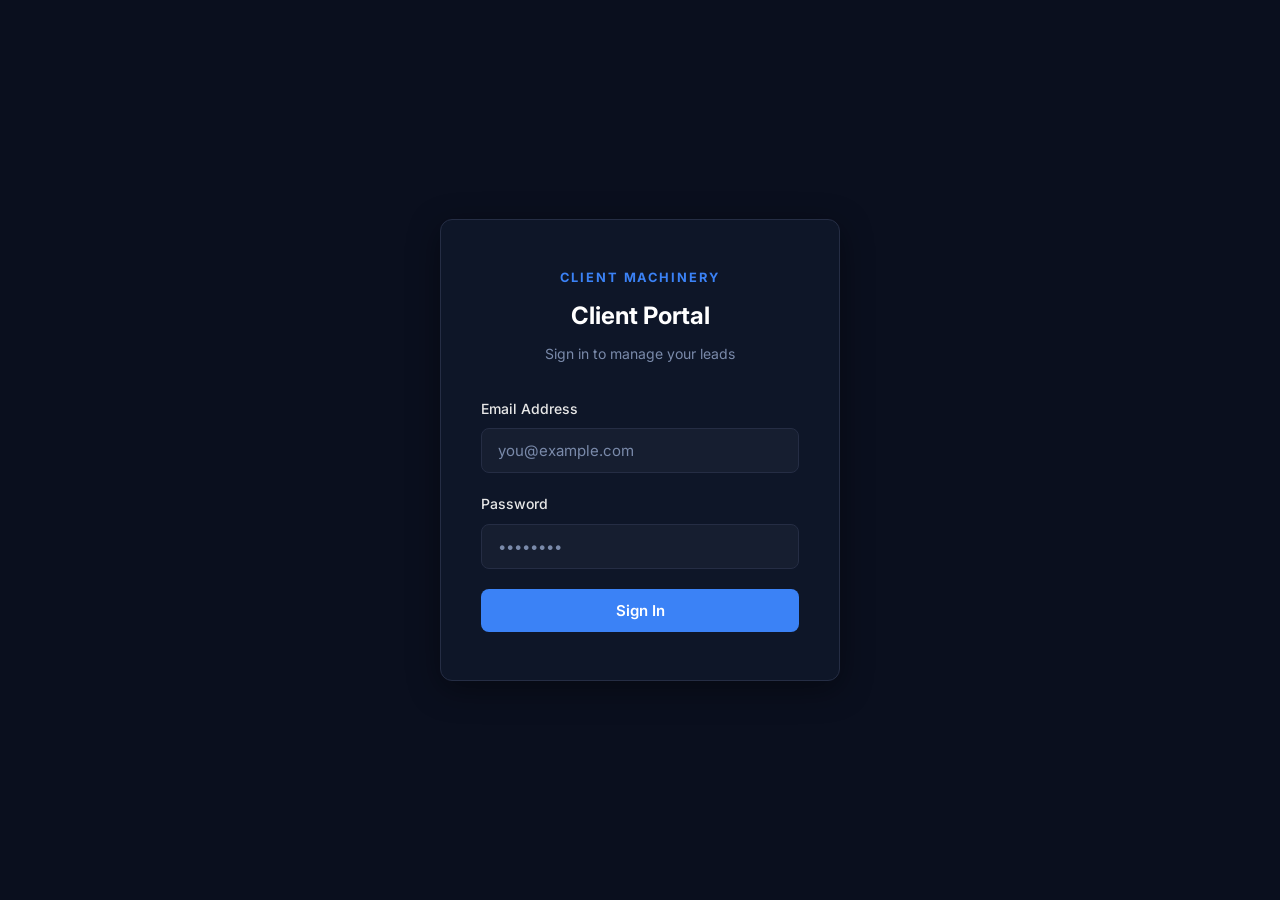
==== portal/index.html @ a02aafc6 "Add client portal with auth, dashboard, and lead upload" ====
<!DOCTYPE html>
<html lang="en">
<head>
    <meta charset="UTF-8">
    <meta name="viewport" content="width=device-width, initial-scale=1.0">
    <title>Client Portal — Client Machinery</title>
    <link rel="preconnect" href="https://fonts.googleapis.com">
    <link rel="preconnect" href="https://fonts.gstatic.com" crossorigin>
    <link href="https://fonts.googleapis.com/css2?family=Inter:wght@400;500;600;700;800&display=swap" rel="stylesheet">
    <link rel="stylesheet" href="/portal/css/portal.css">
</head>
<body>
    <div class="login-page">
        <div class="login-card">
            <div class="login-logo">Client Machinery</div>
            <h1 class="login-title">Client Portal</h1>
            <p class="login-subtitle">Sign in to manage your leads</p>

            <form id="login-form" novalidate>
                <div class="form-group">
                    <label for="email">Email Address</label>
                    <input type="email" id="email" name="email" placeholder="you@example.com" required autocomplete="email">
                </div>
                <div class="form-group">
                    <label for="password">Password</label>
                    <input type="password" id="password" name="password" placeholder="••••••••" required autocomplete="current-password">
                </div>
                <button type="submit" class="btn btn-primary" id="sign-in-btn">Sign In</button>
                <div class="error-msg" id="error-msg"></div>
            </form>
        </div>
    </div>

    <script>
        (function () {
            if (sessionStorage.getItem('cm_token')) {
                window.location.href = '/portal/dashboard';
            }

            const form = document.getElementById('login-form');
            const btn = document.getElementById('sign-in-btn');
            const errorMsg = document.getElementById('error-msg');

            function showError(msg) {
                errorMsg.textContent = msg;
                errorMsg.classList.add('visible');
            }

            function hideError() {
                errorMsg.classList.remove('visible');
            }

            form.addEventListener('submit', async function (e) {
                e.preventDefault();
                hideError();

                const email = document.getElementById('email').value.trim();
                const password = document.getElementById('password').value;

                if (!email || !password) {
                    showError('Please enter your email and password.');
                    return;
                }

                btn.disabled = true;
                btn.textContent = 'Signing in…';

                try {
                    const res = await fetch('/api/portal/login', {
                        method: 'POST',
                        headers: { 'Content-Type': 'application/json' },
                        body: JSON.stringify({ email, password }),
                    });

                    const data = await res.json();

                    if (!res.ok) {
                        showError(data.error || 'Login failed. Please try again.');
                        return;
                    }

                    sessionStorage.setItem('cm_token', data.token);
                    sessionStorage.setItem('cm_client', data.client_name);
                    sessionStorage.setItem('cm_business', data.business_name);
                    window.location.href = '/portal/dashboard';
                } catch (err) {
                    showError('Network error. Please try again.');
                } finally {
                    btn.disabled = false;
                    btn.textContent = 'Sign In';
                }
            });
        }());
    </script>
</body>
</html>
---- portal/css/portal.css ----
*, *::before, *::after {
    margin: 0;
    padding: 0;
    box-sizing: border-box;
}

:root {
    --black:        #0a0f1e;
    --dark:         #0e1628;
    --mid:          #161e30;
    --border:       #252d44;
    --white:        #ffffff;
    --off-white:    #e8e8e8;
    --muted:        #7a8aaa;
    --accent:       #3b82f6;
    --accent-hover: #2563eb;
    --success:      #10b981;
    --error:        #ef4444;
    --warning:      #f59e0b;
    --font: 'Inter', -apple-system, BlinkMacSystemFont, 'Segoe UI', sans-serif;
}

html { scroll-behavior: smooth; }

body {
    font-family: var(--font);
    background: var(--black);
    color: var(--white);
    line-height: 1.6;
    min-height: 100vh;
}

/* ─── Login Page ─── */
.login-page {
    display: flex;
    align-items: center;
    justify-content: center;
    min-height: 100vh;
    padding: 24px;
}

.login-card {
    background: var(--dark);
    border: 1px solid var(--border);
    border-radius: 12px;
    padding: 48px 40px;
    width: 100%;
    max-width: 400px;
    box-shadow: 0 8px 32px rgba(0, 0, 0, 0.4);
}

.login-logo {
    text-align: center;
    margin-bottom: 8px;
    font-size: 0.8rem;
    font-weight: 700;
    letter-spacing: 0.15em;
    text-transform: uppercase;
    color: var(--accent);
}

.login-title {
    text-align: center;
    font-size: 1.5rem;
    font-weight: 700;
    margin-bottom: 8px;
}

.login-subtitle {
    text-align: center;
    font-size: 0.875rem;
    color: var(--muted);
    margin-bottom: 32px;
}

.form-group {
    margin-bottom: 20px;
}

.form-group label {
    display: block;
    font-size: 0.875rem;
    font-weight: 500;
    color: var(--off-white);
    margin-bottom: 8px;
}

.form-group input,
.form-group select,
.form-group textarea {
    width: 100%;
    background: var(--mid);
    border: 1px solid var(--border);
    border-radius: 8px;
    color: var(--white);
    font-size: 0.9375rem;
    font-family: var(--font);
    padding: 12px 16px;
    transition: border-color 0.2s;
    outline: none;
}

.form-group input:focus,
.form-group select:focus,
.form-group textarea:focus {
    border-color: var(--accent);
}

.form-group input::placeholder { color: var(--muted); }

.btn {
    display: inline-flex;
    align-items: center;
    justify-content: center;
    gap: 8px;
    border: none;
    border-radius: 8px;
    cursor: pointer;
    font-family: var(--font);
    font-weight: 600;
    font-size: 0.9375rem;
    padding: 12px 24px;
    transition: background 0.2s, opacity 0.2s;
}

.btn-primary {
    background: var(--accent);
    color: var(--white);
    width: 100%;
}

.btn-primary:hover { background: var(--accent-hover); }

.btn-primary:disabled {
    opacity: 0.6;
    cursor: not-allowed;
}

.btn-secondary {
    background: var(--mid);
    color: var(--off-white);
    border: 1px solid var(--border);
}

.btn-secondary:hover { background: var(--border); }

.btn-danger {
    background: transparent;
    color: var(--muted);
    border: 1px solid var(--border);
    font-size: 0.875rem;
    padding: 8px 16px;
}

.btn-danger:hover {
    border-color: var(--error);
    color: var(--error);
}

.error-msg {
    background: rgba(239, 68, 68, 0.1);
    border: 1px solid rgba(239, 68, 68, 0.3);
    border-radius: 8px;
    color: var(--error);
    font-size: 0.875rem;
    padding: 12px 16px;
    margin-top: 16px;
    display: none;
}

.error-msg.visible { display: block; }

.success-msg {
    background: rgba(16, 185, 129, 0.1);
    border: 1px solid rgba(16, 185, 129, 0.3);
    border-radius: 8px;
    color: var(--success);
    font-size: 0.875rem;
    padding: 12px 16px;
    margin-top: 16px;
    display: none;
}

.success-msg.visible { display: block; }

/* ─── Dashboard Layout ─── */
.dashboard {
    min-height: 100vh;
    display: flex;
    flex-direction: column;
}

.topbar {
    background: var(--dark);
    border-bottom: 1px solid var(--border);
    padding: 16px 32px;
    display: flex;
    align-items: center;
    justify-content: space-between;
    position: sticky;
    top: 0;
    z-index: 10;
}

.topbar-logo {
    font-size: 0.75rem;
    font-weight: 700;
    letter-spacing: 0.15em;
    text-transform: uppercase;
    color: var(--accent);
}

.topbar-right {
    display: flex;
    align-items: center;
    gap: 16px;
}

.topbar-welcome {
    font-size: 0.875rem;
    color: var(--muted);
}

.topbar-welcome span {
    color: var(--white);
    font-weight: 600;
}

.dashboard-body {
    flex: 1;
    padding: 32px;
    max-width: 1200px;
    margin: 0 auto;
    width: 100%;
}

.section-title {
    font-size: 1.125rem;
    font-weight: 700;
    margin-bottom: 20px;
}

/* ─── Stats Cards ─── */
.stats-grid {
    display: grid;
    grid-template-columns: repeat(4, 1fr);
    gap: 20px;
    margin-bottom: 32px;
}

.stat-card {
    background: var(--dark);
    border: 1px solid var(--border);
    border-top: 3px solid var(--accent);
    border-radius: 8px;
    padding: 24px;
    box-shadow: 0 2px 8px rgba(0, 0, 0, 0.08);
}

.stat-value {
    font-size: 2.25rem;
    font-weight: 800;
    line-height: 1;
    margin-bottom: 6px;
}

.stat-label {
    font-size: 0.8125rem;
    color: var(--muted);
    text-transform: uppercase;
    letter-spacing: 0.06em;
    font-weight: 500;
}

/* ─── Tab Switcher ─── */
.tab-switcher {
    display: flex;
    gap: 0;
    margin-bottom: 24px;
    border: 1px solid var(--border);
    border-radius: 8px;
    overflow: hidden;
    width: fit-content;
}

.tab-btn {
    background: var(--mid);
    border: none;
    color: var(--muted);
    cursor: pointer;
    font-family: var(--font);
    font-size: 0.875rem;
    font-weight: 500;
    padding: 10px 24px;
    transition: background 0.15s, color 0.15s;
}

.tab-btn.active {
    background: var(--accent);
    color: var(--white);
    font-weight: 600;
}

.tab-pane { display: none; }
.tab-pane.active { display: block; }

/* ─── Upload Section ─── */
.upload-section {
    background: var(--dark);
    border: 1px solid var(--border);
    border-radius: 8px;
    padding: 28px;
    margin-bottom: 32px;
    box-shadow: 0 2px 8px rgba(0, 0, 0, 0.08);
}

.drop-zone {
    border: 2px dashed var(--border);
    border-radius: 8px;
    padding: 40px 24px;
    text-align: center;
    transition: border-color 0.2s, background 0.2s;
    cursor: pointer;
    margin-bottom: 16px;
}

.drop-zone.drag-over {
    border-color: var(--accent);
    background: rgba(59, 130, 246, 0.05);
}

.drop-icon {
    font-size: 2rem;
    margin-bottom: 12px;
}

.drop-text {
    color: var(--muted);
    font-size: 0.875rem;
    margin-bottom: 4px;
}

.drop-hint {
    font-size: 0.75rem;
    color: var(--muted);
    opacity: 0.6;
}

.file-preview {
    background: var(--mid);
    border: 1px solid var(--border);
    border-radius: 8px;
    padding: 16px;
    margin-bottom: 16px;
    font-size: 0.8125rem;
    display: none;
}

.file-preview.visible { display: block; }

.file-preview table {
    width: 100%;
    border-collapse: collapse;
}

.file-preview th {
    color: var(--muted);
    font-weight: 600;
    text-align: left;
    padding: 6px 12px;
    font-size: 0.75rem;
    text-transform: uppercase;
    letter-spacing: 0.04em;
    border-bottom: 1px solid var(--border);
}

.file-preview td {
    padding: 6px 12px;
    color: var(--off-white);
}

/* ─── Manual Add Form ─── */
.lead-form {
    display: grid;
    grid-template-columns: repeat(2, 1fr);
    gap: 16px;
}

.lead-form .form-group:last-of-type {
    grid-column: 1 / -1;
}

.lead-form .btn {
    grid-column: 1 / -1;
    width: auto;
    justify-self: start;
    padding: 12px 28px;
}

/* ─── Two-column layout ─── */
.two-col {
    display: grid;
    grid-template-columns: 1fr 1fr;
    gap: 24px;
    margin-bottom: 32px;
}

/* ─── Activity Feed ─── */
.activity-card {
    background: var(--dark);
    border: 1px solid var(--border);
    border-radius: 8px;
    padding: 24px;
    box-shadow: 0 2px 8px rgba(0, 0, 0, 0.08);
}

.activity-list {
    list-style: none;
    display: flex;
    flex-direction: column;
    gap: 12px;
}

.activity-item {
    display: flex;
    align-items: flex-start;
    gap: 12px;
    font-size: 0.875rem;
}

.activity-icon {
    width: 32px;
    height: 32px;
    background: var(--mid);
    border: 1px solid var(--border);
    border-radius: 50%;
    display: flex;
    align-items: center;
    justify-content: center;
    font-size: 0.875rem;
    flex-shrink: 0;
}

.activity-text {
    flex: 1;
}

.activity-desc {
    color: var(--off-white);
    line-height: 1.4;
}

.activity-time {
    font-size: 0.75rem;
    color: var(--muted);
    margin-top: 2px;
}

.activity-empty {
    color: var(--muted);
    font-size: 0.875rem;
    text-align: center;
    padding: 24px 0;
}

/* ─── Leads Table ─── */
.leads-section {
    background: var(--dark);
    border: 1px solid var(--border);
    border-radius: 8px;
    padding: 24px;
    margin-bottom: 32px;
    box-shadow: 0 2px 8px rgba(0, 0, 0, 0.08);
}

.table-wrapper {
    overflow-x: auto;
}

table.leads-table {
    width: 100%;
    border-collapse: collapse;
    font-size: 0.875rem;
}

.leads-table th {
    color: var(--muted);
    font-weight: 600;
    text-align: left;
    padding: 10px 16px;
    font-size: 0.75rem;
    text-transform: uppercase;
    letter-spacing: 0.05em;
    border-bottom: 1px solid var(--border);
    white-space: nowrap;
}

.leads-table td {
    padding: 12px 16px;
    border-bottom: 1px solid rgba(37, 45, 68, 0.5);
    color: var(--off-white);
}

.leads-table tr:last-child td { border-bottom: none; }
.leads-table tr:hover td { background: rgba(59, 130, 246, 0.04); }

.leads-table td.muted { color: var(--muted); }

.badge {
    display: inline-block;
    padding: 2px 10px;
    border-radius: 99px;
    font-size: 0.75rem;
    font-weight: 600;
}

.badge-portal {
    background: rgba(59, 130, 246, 0.15);
    color: var(--accent);
}

.empty-row td {
    text-align: center;
    color: var(--muted);
    padding: 32px;
}

/* ─── Loading state ─── */
.loading {
    color: var(--muted);
    font-size: 0.875rem;
    padding: 12px 0;
}

/* ─── Responsive ─── */
@media (max-width: 900px) {
    .stats-grid {
        grid-template-columns: repeat(2, 1fr);
    }

    .two-col {
        grid-template-columns: 1fr;
    }
}

@media (max-width: 600px) {
    .stats-grid {
        grid-template-columns: 1fr 1fr;
    }

    .dashboard-body {
        padding: 16px;
    }

    .topbar {
        padding: 12px 16px;
    }

    .topbar-welcome { display: none; }

    .upload-section { padding: 16px; }

    .lead-form {
        grid-template-columns: 1fr;
    }

    .lead-form .form-group:last-of-type { grid-column: 1; }
    .lead-form .btn { grid-column: 1; width: 100%; }
}

@media (max-width: 400px) {
    .login-card { padding: 32px 24px; }

    .stats-grid {
        grid-template-columns: 1fr;
    }
}
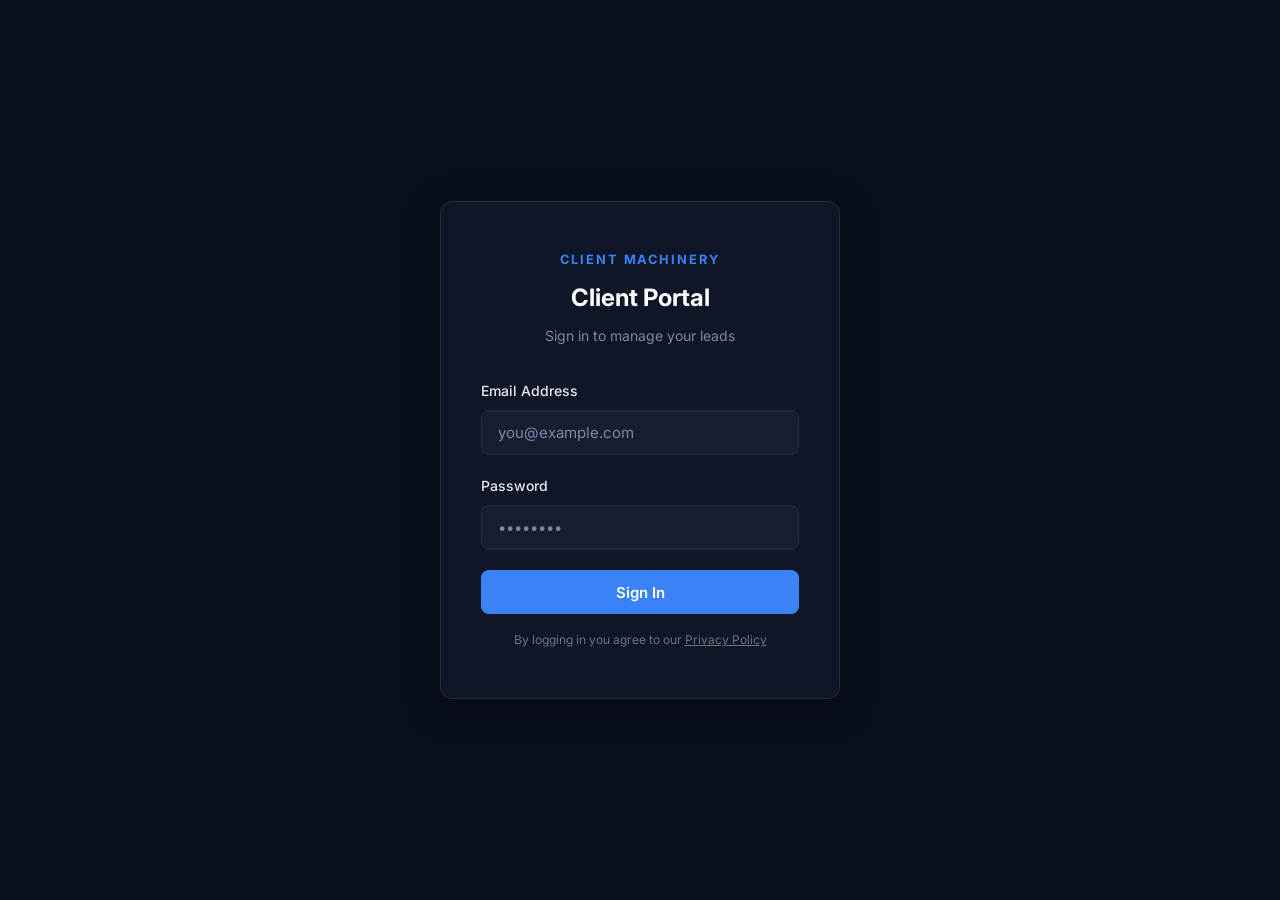
==== commit d4f6c106: "Add rate limiting and privacy notice to portal" ====
--- a/portal/index.html
+++ b/portal/index.html
@@ -27,6 +27,7 @@
                 </div>
                 <button type="submit" class="btn btn-primary" id="sign-in-btn">Sign In</button>
                 <div class="error-msg" id="error-msg"></div>
+                <p class="privacy-notice">By logging in you agree to our <a href="/privacy">Privacy Policy</a></p>
             </form>
         </div>
     </div>
--- a/portal/css/portal.css
+++ b/portal/css/portal.css
@@ -73,6 +73,7 @@
     margin-bottom: 32px;
 }
 
+/* ─── Form elements ─── */
 .form-group {
     margin-bottom: 20px;
 }
@@ -106,8 +107,26 @@
     border-color: var(--accent);
 }
 
-.form-group input::placeholder { color: var(--muted); }
-
+.form-group input::placeholder,
+.form-group textarea::placeholder { color: var(--muted); }
+
+.form-hint {
+    font-size: 0.75rem;
+    color: var(--muted);
+    line-height: 1.5;
+    flex: 1;
+}
+
+.char-counter {
+    font-size: 0.75rem;
+    color: var(--muted);
+    white-space: nowrap;
+    margin-left: 12px;
+    flex-shrink: 0;
+    font-variant-numeric: tabular-nums;
+}
+
+/* ─── Buttons ─── */
 .btn {
     display: inline-flex;
     align-items: center;
@@ -120,6 +139,7 @@
     font-weight: 600;
     font-size: 0.9375rem;
     padding: 12px 24px;
+    min-height: 44px;
     transition: background 0.2s, opacity 0.2s;
 }
 
@@ -129,7 +149,7 @@
     width: 100%;
 }
 
-.btn-primary:hover { background: var(--accent-hover); }
+.btn-primary:hover:not(:disabled) { background: var(--accent-hover); }
 
 .btn-primary:disabled {
     opacity: 0.6;
@@ -150,6 +170,7 @@
     border: 1px solid var(--border);
     font-size: 0.875rem;
     padding: 8px 16px;
+    min-height: 44px;
 }
 
 .btn-danger:hover {
@@ -157,6 +178,7 @@
     color: var(--error);
 }
 
+/* ─── Messages ─── */
 .error-msg {
     background: rgba(239, 68, 68, 0.1);
     border: 1px solid rgba(239, 68, 68, 0.3);
@@ -170,6 +192,18 @@
 
 .error-msg.visible { display: block; }
 
+.privacy-notice {
+    font-size: 0.75rem;
+    color: rgba(255, 255, 255, 0.4);
+    text-align: center;
+    margin-top: 16px;
+}
+.privacy-notice a {
+    color: rgba(255, 255, 255, 0.4);
+    text-decoration: underline;
+}
+.privacy-notice a:hover { color: rgba(255, 255, 255, 0.65); }
+
 .success-msg {
     background: rgba(16, 185, 129, 0.1);
     border: 1px solid rgba(16, 185, 129, 0.3);
@@ -183,6 +217,64 @@
 
 .success-msg.visible { display: block; }
 
+/* ─── Setup Banner ─── */
+.setup-banner {
+    padding: 13px 32px;
+    font-size: 0.875rem;
+    font-weight: 500;
+    display: flex;
+    align-items: center;
+    gap: 12px;
+    flex-wrap: wrap;
+}
+
+.setup-banner-green {
+    background: rgba(16, 185, 129, 0.1);
+    border-bottom: 1px solid rgba(16, 185, 129, 0.2);
+    color: #10b981;
+}
+
+.setup-banner-yellow {
+    background: rgba(245, 158, 11, 0.1);
+    border-bottom: 1px solid rgba(245, 158, 11, 0.2);
+    color: #f59e0b;
+}
+
+.banner-btn {
+    display: inline-block;
+    background: rgba(245, 158, 11, 0.2);
+    border: 1px solid rgba(245, 158, 11, 0.4);
+    color: #f59e0b;
+    border-radius: 6px;
+    padding: 4px 12px;
+    font-size: 0.8125rem;
+    font-weight: 600;
+    text-decoration: none;
+    white-space: nowrap;
+    transition: background 0.2s;
+}
+
+.banner-btn:hover { background: rgba(245, 158, 11, 0.3); }
+
+/* ─── Intake Link Bar ─── */
+.intake-link-bar {
+    background: var(--dark);
+    border-bottom: 1px solid var(--border);
+    padding: 9px 32px;
+    text-align: center;
+}
+
+.intake-link {
+    font-size: 0.8125rem;
+    color: var(--accent);
+    text-decoration: none;
+    font-weight: 500;
+    opacity: 0.85;
+    transition: opacity 0.15s;
+}
+
+.intake-link:hover { opacity: 1; text-decoration: underline; }
+
 /* ─── Dashboard Layout ─── */
 .dashboard {
     min-height: 100vh;
@@ -193,7 +285,7 @@
 .topbar {
     background: var(--dark);
     border-bottom: 1px solid var(--border);
-    padding: 16px 32px;
+    padding: 14px 32px;
     display: flex;
     align-items: center;
     justify-content: space-between;
@@ -240,6 +332,66 @@
     margin-bottom: 20px;
 }
 
+/* ─── Welcome Card ─── */
+.welcome-card {
+    background: linear-gradient(135deg, rgba(59, 130, 246, 0.08), rgba(59, 130, 246, 0.03));
+    border: 1px solid rgba(59, 130, 246, 0.2);
+    border-radius: 12px;
+    padding: 32px;
+    margin-bottom: 32px;
+}
+
+.welcome-title {
+    font-size: 1.25rem;
+    font-weight: 700;
+    margin-bottom: 8px;
+}
+
+.welcome-sub {
+    font-size: 0.9rem;
+    color: var(--muted);
+    margin-bottom: 24px;
+    line-height: 1.6;
+}
+
+.welcome-steps {
+    display: flex;
+    flex-direction: column;
+    gap: 16px;
+}
+
+.welcome-step {
+    display: flex;
+    align-items: flex-start;
+    gap: 14px;
+    font-size: 0.9375rem;
+    color: var(--off-white);
+    line-height: 1.5;
+}
+
+.welcome-step-num {
+    width: 28px;
+    height: 28px;
+    background: var(--accent);
+    border-radius: 50%;
+    display: flex;
+    align-items: center;
+    justify-content: center;
+    font-size: 0.8125rem;
+    font-weight: 700;
+    color: var(--white);
+    flex-shrink: 0;
+    margin-top: 1px;
+}
+
+.welcome-step a {
+    color: var(--accent);
+    text-decoration: none;
+    font-weight: 600;
+}
+
+.welcome-step a:hover { text-decoration: underline; }
+
 /* ─── Stats Cards ─── */
 .stats-grid {
     display: grid;
@@ -272,6 +424,89 @@
     font-weight: 500;
 }
 
+.stat-hint {
+    font-size: 0.75rem;
+    color: var(--muted);
+    margin-top: 6px;
+    font-weight: 400;
+    min-height: 1.1em;
+}
+
+/* ─── Sequence Cards ─── */
+.sequence-cards {
+    display: flex;
+    gap: 16px;
+    overflow-x: auto;
+    padding-bottom: 8px;
+    scrollbar-width: thin;
+    scrollbar-color: var(--border) transparent;
+}
+
+.sequence-cards::-webkit-scrollbar { height: 4px; }
+.sequence-cards::-webkit-scrollbar-track { background: transparent; }
+.sequence-cards::-webkit-scrollbar-thumb { background: var(--border); border-radius: 99px; }
+
+.sequence-card {
+    background: var(--mid);
+    border: 1px solid var(--border);
+    border-radius: 8px;
+    padding: 18px 20px;
+    min-width: 210px;
+    flex-shrink: 0;
+    display: flex;
+    flex-direction: column;
+    gap: 5px;
+}
+
+.sequence-day {
+    font-size: 1.625rem;
+    font-weight: 800;
+    color: var(--accent);
+    line-height: 1;
+}
+
+.sequence-touch {
+    font-size: 0.7rem;
+    color: var(--muted);
+    text-transform: uppercase;
+    letter-spacing: 0.06em;
+    font-weight: 600;
+}
+
+.sequence-subject {
+    font-size: 0.875rem;
+    color: var(--off-white);
+    margin-top: 6px;
+    line-height: 1.4;
+    flex: 1;
+}
+
+.sequence-status-badge {
+    background: rgba(34, 197, 94, 0.12);
+    color: #22c55e;
+    align-self: flex-start;
+    margin-top: 8px;
+}
+
+.sequence-empty {
+    background: var(--mid);
+    border: 1px dashed var(--border);
+    border-radius: 8px;
+    padding: 32px;
+    text-align: center;
+    color: var(--muted);
+    font-size: 0.875rem;
+    line-height: 1.8;
+}
+
+.sequence-empty a {
+    color: var(--accent);
+    font-weight: 600;
+    text-decoration: none;
+}
+
+.sequence-empty a:hover { text-decoration: underline; }
+
 /* ─── Tab Switcher ─── */
 .tab-switcher {
     display: flex;
@@ -292,6 +527,7 @@
     font-size: 0.875rem;
     font-weight: 500;
     padding: 10px 24px;
+    min-height: 44px;
     transition: background 0.15s, color 0.15s;
 }
 
@@ -329,22 +565,9 @@
     background: rgba(59, 130, 246, 0.05);
 }
 
-.drop-icon {
-    font-size: 2rem;
-    margin-bottom: 12px;
-}
-
-.drop-text {
-    color: var(--muted);
-    font-size: 0.875rem;
-    margin-bottom: 4px;
-}
-
-.drop-hint {
-    font-size: 0.75rem;
-    color: var(--muted);
-    opacity: 0.6;
-}
+.drop-icon { font-size: 2rem; margin-bottom: 12px; }
+.drop-text { color: var(--muted); font-size: 0.875rem; margin-bottom: 4px; }
+.drop-hint { font-size: 0.75rem; color: var(--muted); opacity: 0.6; }
 
 .file-preview {
     background: var(--mid);
@@ -354,14 +577,12 @@
     margin-bottom: 16px;
     font-size: 0.8125rem;
     display: none;
+    overflow-x: auto;
 }
 
 .file-preview.visible { display: block; }
 
-.file-preview table {
-    width: 100%;
-    border-collapse: collapse;
-}
+.file-preview table { width: 100%; border-collapse: collapse; }
 
 .file-preview th {
     color: var(--muted);
@@ -374,10 +595,7 @@
     border-bottom: 1px solid var(--border);
 }
 
-.file-preview td {
-    padding: 6px 12px;
-    color: var(--off-white);
-}
+.file-preview td { padding: 6px 12px; color: var(--off-white); }
 
 /* ─── Manual Add Form ─── */
 .lead-form {
@@ -386,9 +604,7 @@
     gap: 16px;
 }
 
-.lead-form .form-group:last-of-type {
-    grid-column: 1 / -1;
-}
+.lead-form .form-group:last-of-type { grid-column: 1 / -1; }
 
 .lead-form .btn {
     grid-column: 1 / -1;
@@ -414,6 +630,22 @@
     box-shadow: 0 2px 8px rgba(0, 0, 0, 0.08);
 }
 
+.activity-header {
+    display: flex;
+    justify-content: space-between;
+    align-items: center;
+    margin-bottom: 16px;
+}
+
+.activity-view-all {
+    font-size: 0.8rem;
+    color: var(--accent);
+    text-decoration: none;
+    font-weight: 500;
+}
+
+.activity-view-all:hover { text-decoration: underline; }
+
 .activity-list {
     list-style: none;
     display: flex;
@@ -441,26 +673,16 @@
     flex-shrink: 0;
 }
 
-.activity-text {
-    flex: 1;
-}
-
-.activity-desc {
-    color: var(--off-white);
-    line-height: 1.4;
-}
-
-.activity-time {
-    font-size: 0.75rem;
-    color: var(--muted);
-    margin-top: 2px;
-}
+.activity-text { flex: 1; }
+.activity-desc { color: var(--off-white); line-height: 1.4; }
+.activity-time { font-size: 0.75rem; color: var(--muted); margin-top: 2px; }
 
 .activity-empty {
     color: var(--muted);
     font-size: 0.875rem;
     text-align: center;
     padding: 24px 0;
+    line-height: 1.7;
 }
 
 /* ─── Leads Table ─── */
@@ -473,14 +695,39 @@
     box-shadow: 0 2px 8px rgba(0, 0, 0, 0.08);
 }
 
-.table-wrapper {
-    overflow-x: auto;
-}
+.leads-table-header {
+    display: flex;
+    align-items: center;
+    justify-content: space-between;
+    margin-bottom: 16px;
+    gap: 16px;
+    flex-wrap: wrap;
+}
+
+.leads-search {
+    background: var(--mid);
+    border: 1px solid var(--border);
+    border-radius: 8px;
+    color: var(--white);
+    font-family: var(--font);
+    font-size: 0.875rem;
+    padding: 8px 14px;
+    min-height: 36px;
+    outline: none;
+    width: 220px;
+    transition: border-color 0.2s;
+}
+
+.leads-search:focus { border-color: var(--accent); }
+.leads-search::placeholder { color: var(--muted); }
+
+.table-wrapper { overflow-x: auto; }
 
 table.leads-table {
     width: 100%;
     border-collapse: collapse;
     font-size: 0.875rem;
+    min-width: 560px;
 }
 
 .leads-table th {
@@ -503,12 +750,20 @@
 
 .leads-table tr:last-child td { border-bottom: none; }
 .leads-table tr:hover td { background: rgba(59, 130, 246, 0.04); }
-
 .leads-table td.muted { color: var(--muted); }
 
+.email-link {
+    color: var(--muted);
+    text-decoration: none;
+    transition: color 0.15s;
+}
+
+.email-link:hover { color: var(--accent); }
+
+/* ─── Badges ─── */
 .badge {
     display: inline-block;
-    padding: 2px 10px;
+    padding: 3px 10px;
     border-radius: 99px;
     font-size: 0.75rem;
     font-weight: 600;
@@ -519,12 +774,97 @@
     color: var(--accent);
 }
 
+.badge-status-new {
+    background: rgba(122, 138, 170, 0.15);
+    color: var(--muted);
+}
+
+.badge-status-contacted {
+    background: rgba(59, 130, 246, 0.15);
+    color: var(--accent);
+}
+
+.badge-status-replied {
+    background: rgba(245, 158, 11, 0.15);
+    color: var(--warning);
+}
+
+.badge-status-booked {
+    background: rgba(16, 185, 129, 0.15);
+    color: var(--success);
+}
+
+.badge-status-closed {
+    background: rgba(167, 139, 250, 0.15);
+    color: #a78bfa;
+}
+
 .empty-row td {
     text-align: center;
     color: var(--muted);
     padding: 32px;
 }
 
+/* ─── Password input ─── */
+.pw-input-wrap {
+    position: relative;
+}
+
+.pw-input-wrap input {
+    width: 100%;
+    padding-right: 58px !important;
+}
+
+.pw-toggle {
+    position: absolute;
+    right: 12px;
+    top: 50%;
+    transform: translateY(-50%);
+    background: none;
+    border: none;
+    color: var(--muted);
+    cursor: pointer;
+    font-family: var(--font);
+    font-size: 0.8rem;
+    font-weight: 600;
+    padding: 4px 2px;
+    transition: color 0.15s;
+    line-height: 1;
+}
+
+.pw-toggle:hover { color: var(--accent); }
+
+/* ─── Password Strength ─── */
+.pw-strength {
+    display: flex;
+    align-items: center;
+    gap: 10px;
+    margin-top: 8px;
+}
+
+.pw-strength-bar {
+    flex: 1;
+    background: var(--border);
+    border-radius: 99px;
+    height: 4px;
+    overflow: hidden;
+}
+
+.pw-strength-fill {
+    height: 100%;
+    border-radius: 99px;
+    transition: width 0.3s ease, background 0.3s ease;
+    width: 0%;
+}
+
+.pw-strength-label {
+    font-size: 0.75rem;
+    font-weight: 600;
+    white-space: nowrap;
+    min-width: 44px;
+    text-align: right;
+}
+
 /* ─── Loading state ─── */
 .loading {
     color: var(--muted);
@@ -532,7 +872,246 @@
     padding: 12px 0;
 }
 
-/* ─── Responsive ─── */
+/* ─── Portal Shell (Sidebar Layout) ─── */
+.portal-shell {
+    height: 100vh;
+    display: flex;
+    flex-direction: column;
+    overflow: hidden;
+}
+
+.topbar-left { display: flex; align-items: center; }
+
+.portal-body {
+    flex: 1;
+    display: flex;
+    overflow: hidden;
+    min-height: 0;
+}
+
+/* ─── Sidebar ─── */
+.sidebar {
+    width: 220px;
+    flex-shrink: 0;
+    background: var(--dark);
+    border-right: 1px solid var(--border);
+    overflow-y: auto;
+    padding: 20px 0;
+    display: flex;
+    flex-direction: column;
+}
+
+.sidebar-nav {
+    list-style: none;
+    padding: 0;
+    margin: 0;
+}
+
+.sidebar-item {
+    display: flex;
+    align-items: center;
+    gap: 12px;
+    padding: 11px 20px;
+    cursor: pointer;
+    color: var(--muted);
+    font-size: 0.875rem;
+    font-weight: 500;
+    border-left: 3px solid transparent;
+    transition: color 0.15s, background 0.15s;
+    user-select: none;
+}
+
+.sidebar-item:hover {
+    color: var(--off-white);
+    background: rgba(59, 130, 246, 0.05);
+}
+
+.sidebar-item.active {
+    color: var(--accent);
+    border-left-color: var(--accent);
+    background: rgba(59, 130, 246, 0.08);
+}
+
+.sidebar-icon {
+    width: 18px;
+    height: 18px;
+    flex-shrink: 0;
+    display: flex;
+    align-items: center;
+    justify-content: center;
+}
+
+.sidebar-icon svg { width: 18px; height: 18px; }
+
+.sidebar-label { line-height: 1; }
+
+.sidebar-link-item { list-style: none; }
+
+.sidebar-link {
+    display: flex;
+    align-items: center;
+    gap: 12px;
+    padding: 10px 20px;
+    color: var(--muted);
+    text-decoration: none;
+    font-size: 0.875rem;
+    font-weight: 500;
+    border-left: 3px solid transparent;
+    transition: color 0.15s, background 0.15s;
+}
+
+.sidebar-link:hover {
+    color: var(--off-white);
+    background: rgba(59, 130, 246, 0.05);
+}
+
+.sidebar-divider {
+    height: 1px;
+    background: var(--border);
+    margin: 12px 0;
+}
+
+/* ─── Portal Main ─── */
+.portal-main {
+    flex: 1;
+    overflow-y: auto;
+    padding: 28px 32px;
+    min-width: 0;
+}
+
+/* ─── Panels ─── */
+.panel { display: none; }
+.panel.active { display: block; }
+
+/* ─── Panel Titles ─── */
+.panel-title {
+    font-size: 1.375rem;
+    font-weight: 700;
+    margin-bottom: 20px;
+}
+
+/* ─── Leads Panel Header ─── */
+.leads-panel-header {
+    display: flex;
+    align-items: center;
+    justify-content: space-between;
+    gap: 16px;
+    margin-bottom: 8px;
+    flex-wrap: wrap;
+}
+
+.leads-panel-header .panel-title { margin-bottom: 0; }
+
+.leads-count {
+    font-size: 0.8125rem;
+    color: var(--muted);
+    margin-bottom: 20px;
+    min-height: 1.2em;
+}
+
+/* ─── Card (generic wrapper) ─── */
+.card {
+    background: var(--dark);
+    border: 1px solid var(--border);
+    border-radius: 8px;
+    padding: 24px 28px;
+    margin-bottom: 24px;
+    box-shadow: 0 2px 8px rgba(0, 0, 0, 0.08);
+}
+
+/* ─── Account Rows ─── */
+.account-row {
+    display: flex;
+    align-items: center;
+    justify-content: space-between;
+    padding: 13px 0;
+    border-bottom: 1px solid rgba(37, 45, 68, 0.6);
+    gap: 16px;
+}
+
+.account-row:last-child { border-bottom: none; }
+
+.account-label {
+    font-size: 0.8125rem;
+    font-weight: 600;
+    color: var(--muted);
+    text-transform: uppercase;
+    letter-spacing: 0.05em;
+    flex-shrink: 0;
+}
+
+.account-value {
+    font-size: 0.9375rem;
+    color: var(--off-white);
+    text-align: right;
+    word-break: break-all;
+}
+
+/* ─── Plan Badge ─── */
+.badge-plan {
+    background: rgba(59, 130, 246, 0.12);
+    color: var(--accent);
+    border: 1px solid rgba(59, 130, 246, 0.25);
+    padding: 4px 12px;
+    border-radius: 99px;
+    font-size: 0.8125rem;
+    font-weight: 600;
+}
+
+/* ─── Sequence Body Preview ─── */
+.sequence-body-preview {
+    font-size: 0.8125rem;
+    color: var(--muted);
+    line-height: 1.5;
+    margin-top: 4px;
+}
+
+/* ─── Mobile Bottom Nav ─── */
+.mobile-nav {
+    display: none;
+    background: var(--dark);
+    border-top: 1px solid var(--border);
+    height: 60px;
+    flex-shrink: 0;
+}
+
+.mobile-nav-btn {
+    flex: 1;
+    display: flex;
+    flex-direction: column;
+    align-items: center;
+    justify-content: center;
+    gap: 3px;
+    background: none;
+    border: none;
+    color: var(--muted);
+    cursor: pointer;
+    font-family: var(--font);
+    padding: 8px 4px;
+    min-height: 60px;
+    transition: color 0.15s;
+}
+
+.mobile-nav-btn.active { color: var(--accent); }
+.mobile-nav-btn:hover  { color: var(--off-white); }
+
+.mobile-nav-icon {
+    width: 22px;
+    height: 22px;
+    display: flex;
+    align-items: center;
+    justify-content: center;
+}
+
+.mobile-nav-icon svg { width: 22px; height: 22px; }
+
+.mobile-nav-label {
+    font-size: 0.6875rem;
+    font-weight: 600;
+    letter-spacing: 0.02em;
+}
+
+/* ─── Responsive — tablet ─── */
 @media (max-width: 900px) {
     .stats-grid {
         grid-template-columns: repeat(2, 1fr);
@@ -543,9 +1122,25 @@
     }
 }
 
+/* ─── Responsive — mobile ─── */
+@media (max-width: 768px) {
+    .sidebar { display: none; }
+    .mobile-nav { display: flex; }
+    .portal-main { padding: 20px 16px 24px; }
+}
+
 @media (max-width: 600px) {
     .stats-grid {
         grid-template-columns: 1fr 1fr;
+        gap: 12px;
+    }
+
+    .stat-card {
+        padding: 16px;
+    }
+
+    .stat-value {
+        font-size: 1.75rem;
     }
 
     .dashboard-body {
@@ -558,7 +1153,11 @@
 
     .topbar-welcome { display: none; }
 
+    .setup-banner { padding: 12px 16px; font-size: 0.8125rem; }
+    .intake-link-bar { padding: 9px 16px; }
+
     .upload-section { padding: 16px; }
+    .card { padding: 16px 20px; }
 
     .lead-form {
         grid-template-columns: 1fr;
@@ -566,12 +1165,819 @@
 
     .lead-form .form-group:last-of-type { grid-column: 1; }
     .lead-form .btn { grid-column: 1; width: 100%; }
+
+    .leads-table-header {
+        flex-direction: column;
+        align-items: flex-start;
+    }
+
+    .leads-panel-header {
+        flex-direction: column;
+        align-items: flex-start;
+    }
+
+    .leads-search {
+        width: 100%;
+    }
+
+    .sequence-cards {
+        padding-right: 16px;
+    }
+
+    .welcome-card {
+        padding: 20px;
+    }
+
+    .leads-section { padding: 16px; }
+    .activity-card { padding: 16px; }
+
+    .btn { min-height: 44px; }
+    .tab-btn { min-height: 44px; }
 }
 
 @media (max-width: 400px) {
     .login-card { padding: 32px 24px; }
 
     .stats-grid {
-        grid-template-columns: 1fr;
+        grid-template-columns: 1fr 1fr;
     }
 }
+
+/* ─── Hamburger Button ─── */
+.hamburger-btn {
+    display: none;
+    background: transparent;
+    border: none;
+    color: var(--white);
+    cursor: pointer;
+    padding: 6px;
+    border-radius: 6px;
+    transition: background 0.15s;
+    flex-shrink: 0;
+    margin-right: 8px;
+}
+
+.hamburger-btn:hover { background: rgba(255,255,255,0.08); }
+
+/* ─── Notifications Bell ─── */
+.notif-wrap {
+    position: relative;
+}
+
+.notif-bell-btn {
+    position: relative;
+    background: transparent;
+    border: 1px solid var(--border);
+    color: var(--muted);
+    border-radius: 8px;
+    padding: 8px;
+    cursor: pointer;
+    display: flex;
+    align-items: center;
+    justify-content: center;
+    transition: color 0.15s, border-color 0.15s;
+    min-height: 36px;
+    min-width: 36px;
+}
+
+.notif-bell-btn:hover { color: var(--white); border-color: var(--accent); }
+
+.notif-badge {
+    position: absolute;
+    top: -5px;
+    right: -5px;
+    background: var(--error);
+    color: var(--white);
+    font-size: 0.625rem;
+    font-weight: 700;
+    min-width: 18px;
+    height: 18px;
+    border-radius: 99px;
+    display: flex;
+    align-items: center;
+    justify-content: center;
+    padding: 0 4px;
+    pointer-events: none;
+}
+
+.notif-panel {
+    position: absolute;
+    top: calc(100% + 8px);
+    right: 0;
+    width: 340px;
+    background: var(--dark);
+    border: 1px solid var(--border);
+    border-radius: 10px;
+    box-shadow: 0 8px 32px rgba(0,0,0,0.4);
+    z-index: 100;
+    overflow: hidden;
+}
+
+.notif-panel-header {
+    display: flex;
+    align-items: center;
+    justify-content: space-between;
+    padding: 14px 16px;
+    border-bottom: 1px solid var(--border);
+}
+
+.notif-panel-title {
+    font-size: 0.875rem;
+    font-weight: 700;
+    color: var(--white);
+}
+
+.notif-mark-all {
+    background: transparent;
+    border: none;
+    color: var(--accent);
+    font-size: 0.75rem;
+    font-weight: 600;
+    font-family: var(--font);
+    cursor: pointer;
+    padding: 2px 0;
+    transition: opacity 0.15s;
+}
+
+.notif-mark-all:hover { opacity: 0.75; }
+
+.notif-list {
+    max-height: 340px;
+    overflow-y: auto;
+}
+
+.notif-empty {
+    padding: 24px 16px;
+    text-align: center;
+    font-size: 0.875rem;
+    color: var(--muted);
+}
+
+.notif-item {
+    display: flex;
+    align-items: flex-start;
+    gap: 10px;
+    padding: 12px 16px;
+    border-bottom: 1px solid rgba(37,45,68,0.5);
+    cursor: pointer;
+    transition: background 0.15s;
+}
+
+.notif-item:last-child { border-bottom: none; }
+.notif-item:hover { background: rgba(59,130,246,0.05); }
+
+.notif-unread { background: rgba(59,130,246,0.06); }
+.notif-unread:hover { background: rgba(59,130,246,0.10); }
+
+.notif-item-icon {
+    width: 28px;
+    height: 28px;
+    border-radius: 50%;
+    background: var(--mid);
+    border: 1px solid var(--border);
+    display: flex;
+    align-items: center;
+    justify-content: center;
+    font-size: 0.8rem;
+    flex-shrink: 0;
+    margin-top: 1px;
+}
+
+.notif-item-body { flex: 1; min-width: 0; }
+
+.notif-item-msg {
+    font-size: 0.8125rem;
+    color: var(--off-white);
+    line-height: 1.4;
+    white-space: nowrap;
+    overflow: hidden;
+    text-overflow: ellipsis;
+}
+
+.notif-item-time {
+    font-size: 0.71875rem;
+    color: var(--muted);
+    margin-top: 2px;
+}
+
+/* ─── Mobile Drawer ─── */
+.mobile-drawer {
+    position: fixed;
+    top: 0;
+    left: 0;
+    width: 280px;
+    height: 100%;
+    background: #0d1117;
+    border-right: 1px solid var(--border);
+    z-index: 200;
+    display: flex;
+    flex-direction: column;
+    transform: translateX(-100%);
+    transition: transform 0.28s cubic-bezier(0.4, 0, 0.2, 1);
+    overflow-y: auto;
+}
+
+.mobile-drawer.open { transform: translateX(0); }
+
+.drawer-header {
+    display: flex;
+    align-items: center;
+    justify-content: space-between;
+    padding: 20px 20px 16px;
+    border-bottom: 1px solid var(--border);
+    flex-shrink: 0;
+}
+
+.drawer-logo {
+    font-size: 0.75rem;
+    font-weight: 700;
+    letter-spacing: 0.15em;
+    text-transform: uppercase;
+    color: var(--accent);
+}
+
+.drawer-close {
+    background: transparent;
+    border: none;
+    color: var(--muted);
+    font-size: 1.25rem;
+    cursor: pointer;
+    padding: 4px;
+    line-height: 1;
+    transition: color 0.15s;
+}
+.drawer-close:hover { color: var(--white); }
+
+.drawer-nav {
+    list-style: none;
+    padding: 8px 0;
+    margin: 0;
+    flex-shrink: 0;
+}
+
+.drawer-item {
+    display: flex;
+    align-items: center;
+    gap: 12px;
+    padding: 0 20px;
+    height: 56px;
+    cursor: pointer;
+    color: var(--muted);
+    font-size: 0.9375rem;
+    font-weight: 500;
+    border-left: 3px solid transparent;
+    transition: color 0.15s, background 0.15s;
+}
+
+.drawer-item:hover { color: var(--off-white); background: rgba(59,130,246,0.05); }
+.drawer-item.active { color: #2E75B6; border-left-color: #2E75B6; background: rgba(46,117,182,0.08); }
+
+.drawer-icon {
+    width: 20px;
+    height: 20px;
+    flex-shrink: 0;
+    display: flex;
+    align-items: center;
+    justify-content: center;
+}
+
+.drawer-icon svg { width: 20px; height: 20px; }
+
+.drawer-link {
+    display: flex;
+    align-items: center;
+    gap: 12px;
+    padding: 0 20px;
+    height: 48px;
+    color: var(--muted);
+    text-decoration: none;
+    font-size: 0.9375rem;
+    font-weight: 500;
+    border-left: 3px solid transparent;
+    transition: color 0.15s, background 0.15s;
+}
+
+.drawer-link:hover { color: var(--off-white); background: rgba(59,130,246,0.05); }
+
+.drawer-divider {
+    height: 1px;
+    background: var(--border);
+    margin: 8px 0;
+    flex-shrink: 0;
+}
+
+.drawer-signout {
+    margin-top: auto;
+    padding: 16px 20px 24px;
+    flex-shrink: 0;
+}
+
+.drawer-overlay {
+    position: fixed;
+    inset: 0;
+    background: rgba(0,0,0,0.55);
+    z-index: 199;
+    opacity: 0;
+    pointer-events: none;
+    transition: opacity 0.28s ease;
+}
+
+.drawer-overlay.visible {
+    opacity: 1;
+    pointer-events: auto;
+}
+
+/* ─── Sequence Panel Header ─── */
+.sequence-panel-header {
+    display: flex;
+    align-items: flex-start;
+    justify-content: space-between;
+    gap: 16px;
+    margin-bottom: 24px;
+    flex-wrap: wrap;
+}
+
+/* ─── Sequence List (vertical) ─── */
+.sequence-list {
+    display: flex;
+    flex-direction: column;
+    gap: 16px;
+}
+
+/* ─── Sequence Card ─── */
+.seq-card {
+    background: var(--dark);
+    border: 1px solid var(--border);
+    border-radius: 10px;
+    display: flex;
+    align-items: stretch;
+    gap: 0;
+    transition: border-color 0.2s;
+    position: relative;
+}
+
+.seq-card.drag-over { border-color: var(--accent); box-shadow: 0 0 0 1px var(--accent); }
+.seq-card.dragging  { opacity: 0.4; }
+
+.seq-drag-handle {
+    display: flex;
+    align-items: center;
+    justify-content: center;
+    width: 36px;
+    flex-shrink: 0;
+    color: var(--border);
+    cursor: grab;
+    border-right: 1px solid var(--border);
+    padding: 0 8px;
+    transition: color 0.15s;
+    border-radius: 10px 0 0 10px;
+}
+
+.seq-drag-handle:hover { color: var(--muted); background: rgba(59,130,246,0.04); }
+.seq-drag-handle:active { cursor: grabbing; }
+
+.seq-card-body {
+    flex: 1;
+    padding: 20px 24px;
+    min-width: 0;
+}
+
+.seq-view-header {
+    display: flex;
+    align-items: center;
+    justify-content: space-between;
+    gap: 12px;
+    flex-wrap: wrap;
+    margin-bottom: 12px;
+}
+
+.seq-view-meta {
+    display: flex;
+    align-items: center;
+    gap: 10px;
+}
+
+.seq-day-badge {
+    background: rgba(59,130,246,0.15);
+    color: var(--accent);
+    font-size: 0.75rem;
+    font-weight: 700;
+    padding: 4px 10px;
+    border-radius: 99px;
+    letter-spacing: 0.03em;
+}
+
+.seq-touch-label {
+    font-size: 0.75rem;
+    font-weight: 600;
+    color: var(--muted);
+    text-transform: uppercase;
+    letter-spacing: 0.05em;
+}
+
+.seq-view-actions {
+    display: flex;
+    align-items: center;
+    gap: 8px;
+}
+
+.seq-toggle-btn {
+    padding: 4px 12px;
+    border-radius: 99px;
+    border: none;
+    font-size: 0.75rem;
+    font-weight: 700;
+    cursor: pointer;
+    font-family: var(--font);
+    transition: background 0.15s, color 0.15s;
+}
+
+.seq-toggle-btn.active {
+    background: rgba(16,185,129,0.15);
+    color: var(--success);
+}
+
+.seq-toggle-btn.paused {
+    background: rgba(245,158,11,0.15);
+    color: var(--warning);
+}
+
+.seq-subject {
+    font-size: 0.9375rem;
+    font-weight: 600;
+    color: var(--off-white);
+    margin-bottom: 6px;
+    line-height: 1.4;
+}
+
+.seq-body-preview {
+    font-size: 0.8125rem;
+    color: var(--muted);
+    line-height: 1.55;
+    white-space: pre-line;
+}
+
+.seq-subject-input,
+.seq-body-textarea,
+.seq-day-select {
+    width: 100%;
+    background: var(--mid);
+    border: 1px solid var(--border);
+    border-radius: 8px;
+    color: var(--white);
+    font-size: 0.9rem;
+    font-family: var(--font);
+    padding: 10px 14px;
+    transition: border-color 0.2s;
+    outline: none;
+    resize: vertical;
+}
+
+.seq-subject-input:focus,
+.seq-body-textarea:focus,
+.seq-day-select:focus { border-color: var(--accent); }
+
+.seq-day-select {
+    width: auto;
+    min-width: 120px;
+    resize: none;
+}
+
+.seq-edit-actions {
+    display: flex;
+    gap: 10px;
+    margin-top: 4px;
+}
+
+/* ─── Pagination ─── */
+.pagination-wrap {
+    display: flex;
+    align-items: center;
+    justify-content: space-between;
+    gap: 16px;
+    padding: 16px 0 4px;
+    border-top: 1px solid var(--border);
+    margin-top: 8px;
+    flex-wrap: wrap;
+}
+
+.pagination-info {
+    font-size: 0.8125rem;
+    color: var(--muted);
+}
+
+.pagination-controls {
+    display: flex;
+    align-items: center;
+    gap: 4px;
+}
+
+.page-btn {
+    background: var(--mid);
+    border: 1px solid var(--border);
+    color: var(--off-white);
+    font-family: var(--font);
+    font-size: 0.8125rem;
+    font-weight: 500;
+    padding: 6px 10px;
+    min-width: 36px;
+    min-height: 32px;
+    border-radius: 6px;
+    cursor: pointer;
+    transition: background 0.15s, border-color 0.15s, color 0.15s;
+}
+
+.page-btn:hover:not(:disabled) { background: var(--border); color: var(--white); }
+.page-btn:disabled { opacity: 0.35; cursor: not-allowed; }
+.page-btn.active { background: var(--accent); border-color: var(--accent); color: var(--white); }
+
+.page-ellipsis {
+    color: var(--muted);
+    font-size: 0.8125rem;
+    padding: 0 4px;
+    user-select: none;
+}
+
+/* ─── Status Select in Table ─── */
+.status-select {
+    background: var(--mid);
+    border: 1px solid var(--border);
+    border-radius: 99px;
+    color: var(--muted);
+    font-family: var(--font);
+    font-size: 0.75rem;
+    font-weight: 600;
+    padding: 3px 10px;
+    cursor: pointer;
+    outline: none;
+    appearance: none;
+    -webkit-appearance: none;
+    transition: border-color 0.15s;
+}
+
+.status-select:focus { border-color: var(--accent); }
+.status-select.badge-status-new       { background: rgba(122,138,170,0.15); color: var(--muted); border-color: transparent; }
+.status-select.badge-status-contacted { background: rgba(59,130,246,0.15);  color: var(--accent);  border-color: transparent; }
+.status-select.badge-status-replied   { background: rgba(245,158,11,0.15);  color: var(--warning); border-color: transparent; }
+.status-select.badge-status-booked    { background: rgba(16,185,129,0.15);  color: var(--success); border-color: transparent; }
+.status-select.badge-status-closed    { background: rgba(167,139,250,0.15); color: #a78bfa;        border-color: transparent; }
+
+/* ─── Notes Cell ─── */
+.notes-cell { max-width: 160px; }
+
+.notes-view {
+    display: block;
+    font-size: 0.8125rem;
+    color: var(--muted);
+    cursor: text;
+    min-height: 18px;
+    white-space: nowrap;
+    overflow: hidden;
+    text-overflow: ellipsis;
+    max-width: 150px;
+    border-bottom: 1px dashed transparent;
+    transition: border-color 0.15s;
+}
+
+.notes-view:hover { border-bottom-color: var(--border); color: var(--off-white); }
+.notes-view:empty::before { content: 'Add note…'; opacity: 0.3; font-style: italic; }
+
+.notes-input {
+    width: 100%;
+    background: var(--mid);
+    border: 1px solid var(--accent);
+    border-radius: 4px;
+    color: var(--white);
+    font-family: var(--font);
+    font-size: 0.8125rem;
+    padding: 4px 8px;
+    outline: none;
+}
+
+/* ─── Toast Notifications ─── */
+.toast-container {
+    position: fixed;
+    top: 20px;
+    right: 20px;
+    z-index: 9999;
+    display: flex;
+    flex-direction: column;
+    gap: 10px;
+    pointer-events: none;
+}
+
+.toast {
+    background: var(--dark);
+    border: 1px solid var(--border);
+    border-radius: 8px;
+    padding: 13px 16px;
+    display: flex;
+    align-items: center;
+    gap: 12px;
+    font-size: 0.875rem;
+    font-weight: 500;
+    color: var(--off-white);
+    min-width: 260px;
+    max-width: 380px;
+    box-shadow: 0 8px 24px rgba(0,0,0,0.35);
+    transform: translateX(calc(100% + 24px));
+    opacity: 0;
+    transition: transform 0.3s cubic-bezier(0.4,0,0.2,1), opacity 0.3s ease;
+    pointer-events: auto;
+}
+
+.toast.visible { transform: translateX(0); opacity: 1; }
+
+.toast-success { border-left: 3px solid var(--success); }
+.toast-error   { border-left: 3px solid var(--error);   }
+.toast-info    { border-left: 3px solid var(--accent);  }
+
+.toast-msg { flex: 1; line-height: 1.4; }
+
+.toast-close {
+    background: transparent;
+    border: none;
+    color: var(--muted);
+    cursor: pointer;
+    font-size: 1.1rem;
+    line-height: 1;
+    padding: 0;
+    flex-shrink: 0;
+    transition: color 0.15s;
+}
+.toast-close:hover { color: var(--white); }
+
+/* ─── Modals (Confirm + Session) ─── */
+.modal-backdrop {
+    position: fixed;
+    inset: 0;
+    background: rgba(0,0,0,0.65);
+    z-index: 1000;
+    display: flex;
+    align-items: center;
+    justify-content: center;
+    padding: 24px;
+}
+
+.modal-box {
+    background: var(--dark);
+    border: 1px solid var(--border);
+    border-radius: 12px;
+    padding: 32px;
+    max-width: 400px;
+    width: 100%;
+    box-shadow: 0 16px 48px rgba(0,0,0,0.5);
+}
+
+.modal-message {
+    font-size: 0.9375rem;
+    color: var(--off-white);
+    line-height: 1.6;
+    margin-bottom: 0;
+}
+
+.modal-actions {
+    display: flex;
+    gap: 12px;
+    justify-content: flex-end;
+    margin-top: 24px;
+}
+
+/* ─── Skeleton Loading ─── */
+@keyframes shimmer {
+    0%   { background-position: -400px 0; }
+    100% { background-position: 400px 0; }
+}
+
+.skeleton-card {
+    pointer-events: none;
+}
+
+.skeleton-line {
+    background: linear-gradient(90deg, var(--border) 25%, rgba(59,130,246,0.06) 50%, var(--border) 75%);
+    background-size: 400px 100%;
+    animation: shimmer 1.4s ease-in-out infinite;
+    border-radius: 4px;
+    margin-bottom: 8px;
+    display: block;
+}
+
+.skeleton-lg { height: 36px; width: 60%; }
+.skeleton-sm { height: 14px; width: 80%; }
+
+/* ─── Responsive updates for new elements ─── */
+@media (max-width: 768px) {
+    .hamburger-btn { display: flex; align-items: center; justify-content: center; }
+    .sidebar { display: none; }
+    .mobile-nav { display: none !important; }
+    .topbar-welcome { display: none; }
+
+    .notif-panel {
+        right: -8px;
+        width: calc(100vw - 32px);
+        max-width: 340px;
+    }
+
+    .sequence-panel-header { flex-direction: column; align-items: flex-start; }
+
+    .pagination-wrap { flex-direction: column; align-items: flex-start; gap: 12px; }
+}
+
+@media (max-width: 600px) {
+    .modal-box { padding: 24px 20px; }
+    .toast { min-width: 0; max-width: calc(100vw - 40px); }
+    .toast-container { right: 16px; left: 16px; top: 16px; }
+
+    .seq-card-body { padding: 16px; }
+    .seq-view-header { flex-direction: column; align-items: flex-start; }
+}
+
+/* ── Placeholder Bar ──────────────────────────────────────────── */
+.placeholder-bar {
+    display: flex;
+    align-items: center;
+    flex-wrap: wrap;
+    gap: 6px;
+    padding: 8px 12px;
+    background: var(--mid);
+    border: 1px solid var(--border);
+    border-radius: 6px;
+    margin-bottom: 12px;
+}
+.placeholder-bar-label {
+    font-size: 0.75rem;
+    color: var(--muted);
+    font-weight: 500;
+    margin-right: 2px;
+    flex-shrink: 0;
+}
+.placeholder-chip {
+    background: var(--dark);
+    border: 1px solid var(--border);
+    border-radius: 4px;
+    color: var(--accent);
+    font-size: 0.75rem;
+    font-weight: 500;
+    padding: 3px 9px;
+    cursor: pointer;
+    transition: background 0.15s, border-color 0.15s;
+    font-family: inherit;
+}
+.placeholder-chip:hover {
+    background: rgba(46, 117, 182, 0.15);
+    border-color: var(--accent);
+}
+
+/* ── Sequence Preview Modal ───────────────────────────────────── */
+.preview-modal-box { max-width: 540px; }
+.preview-modal-header {
+    display: flex;
+    align-items: baseline;
+    gap: 12px;
+    flex-wrap: wrap;
+    margin-bottom: 16px;
+}
+.preview-modal-title {
+    font-size: 1.0625rem;
+    font-weight: 700;
+    color: var(--off-white);
+}
+.preview-modal-sample {
+    font-size: 0.75rem;
+    color: var(--muted);
+}
+.preview-field-label {
+    font-size: 0.75rem;
+    font-weight: 600;
+    color: var(--muted);
+    text-transform: uppercase;
+    letter-spacing: 0.04em;
+    margin-bottom: 6px;
+}
+.preview-subject {
+    font-size: 0.9375rem;
+    font-weight: 600;
+    color: var(--off-white);
+    background: var(--mid);
+    border: 1px solid var(--border);
+    border-radius: 6px;
+    padding: 10px 12px;
+}
+.preview-body {
+    font-size: 0.875rem;
+    color: var(--off-white);
+    background: var(--mid);
+    border: 1px solid var(--border);
+    border-radius: 6px;
+    padding: 12px;
+    line-height: 1.65;
+    min-height: 80px;
+}
+
+/* ── Reset Reminder ───────────────────────────────────────────── */
+.reset-reminder {
+    font-size: 0.75rem;
+    color: var(--muted);
+    margin: 6px 0 0;
+    text-align: right;
+}
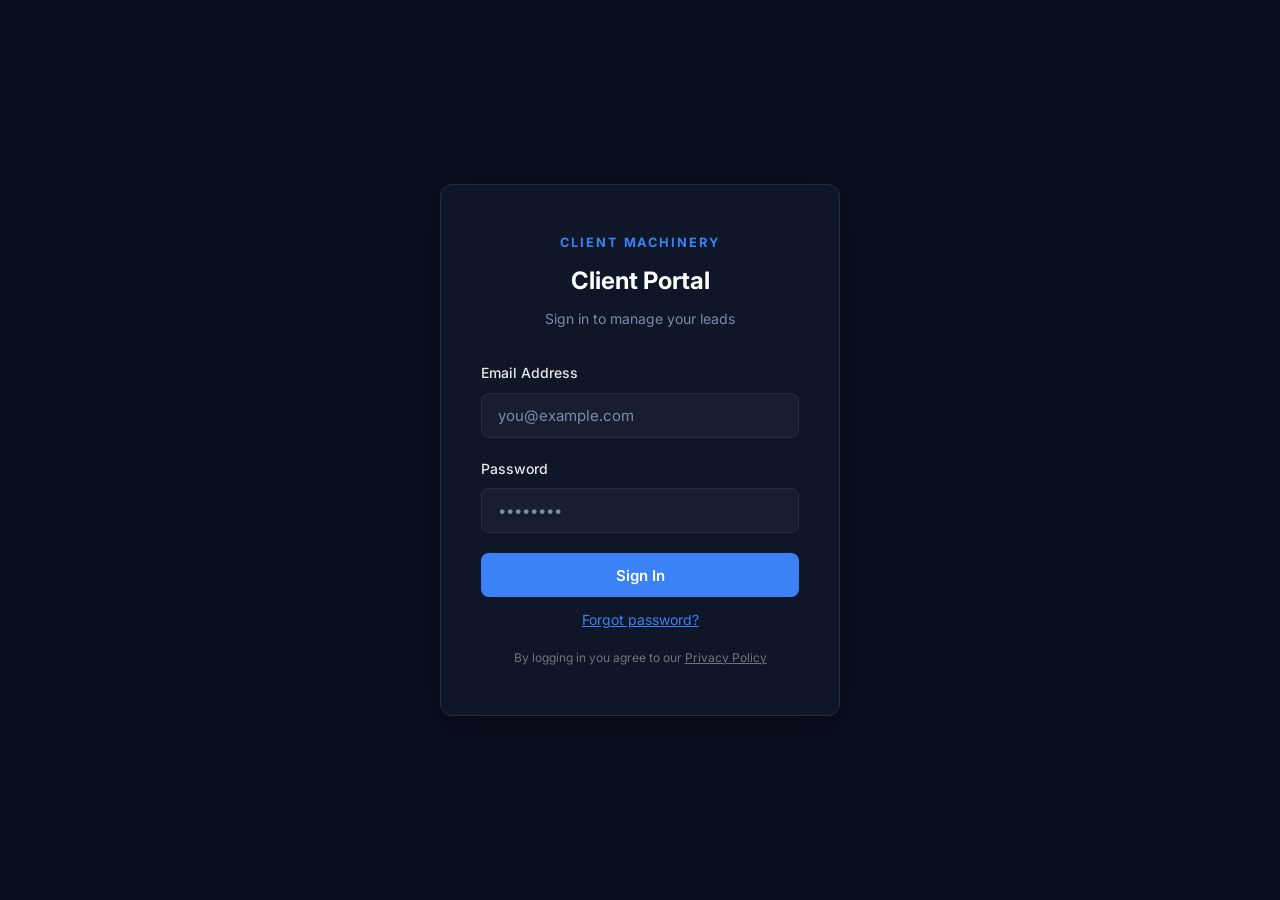
==== commit fe18da8c: "Complete SaaS platform - sequence engine, Gmail OAuth, Telegram alerts, homepage overhaul" ====
--- a/portal/index.html
+++ b/portal/index.html
@@ -27,6 +27,9 @@
                 </div>
                 <button type="submit" class="btn btn-primary" id="sign-in-btn">Sign In</button>
                 <div class="error-msg" id="error-msg"></div>
+                <p style="text-align:center;margin-top:12px;font-size:0.875rem;">
+                    <a href="#" id="forgot-link" style="color:var(--accent);">Forgot password?</a>
+                </p>
                 <p class="privacy-notice">By logging in you agree to our <a href="/privacy">Privacy Policy</a></p>
             </form>
         </div>
@@ -91,6 +94,28 @@
                     btn.textContent = 'Sign In';
                 }
             });
+
+            document.getElementById('forgot-link').addEventListener('click', async function (e) {
+                e.preventDefault();
+                const email = document.getElementById('email').value.trim();
+                if (!email) {
+                    showError('Enter your email address first, then click Forgot password.');
+                    return;
+                }
+                try {
+                    await fetch('/api/portal/forgot-password', {
+                        method: 'POST',
+                        headers: { 'Content-Type': 'application/json' },
+                        body: JSON.stringify({ email }),
+                    });
+                    hideError();
+                    errorMsg.style.color = '#16a34a';
+                    errorMsg.textContent = 'If that email exists, a reset link has been sent.';
+                    errorMsg.classList.add('visible');
+                } catch (err) {
+                    showError('Network error. Please try again.');
+                }
+            });
         }());
     </script>
 </body>
--- a/portal/css/portal.css
+++ b/portal/css/portal.css
@@ -805,6 +805,27 @@
     padding: 32px;
 }
 
+/* ─── Delete Lead Button ─── */
+.btn-delete-lead {
+    background: none;
+    border: none;
+    color: var(--muted);
+    cursor: pointer;
+    padding: 4px 6px;
+    border-radius: 5px;
+    display: inline-flex;
+    align-items: center;
+    justify-content: center;
+    transition: color 0.15s, background 0.15s;
+    opacity: 0.5;
+}
+
+.btn-delete-lead:hover {
+    color: var(--error);
+    background: rgba(239, 68, 68, 0.1);
+    opacity: 1;
+}
+
 /* ─── Password input ─── */
 .pw-input-wrap {
     position: relative;
@@ -1981,3 +2002,144 @@
     margin: 6px 0 0;
     text-align: right;
 }
+
+/* ── Stat Rate (feature 7) ────────────────────────────────────── */
+.stat-rate {
+    font-size: 1rem;
+    font-weight: 700;
+    margin-top: 6px;
+    line-height: 1.2;
+}
+.stat-avg {
+    font-size: 0.6875rem;
+    color: var(--muted);
+    margin-top: 2px;
+}
+
+/* ── Onboarding Progress Bar ──────────────────────────────────── */
+.onboarding-bar {
+    background: var(--mid);
+    border: 1px solid var(--border);
+    border-radius: 10px;
+    padding: 18px 20px 20px;
+    margin-bottom: 20px;
+}
+.onboarding-header {
+    display: flex;
+    justify-content: space-between;
+    align-items: center;
+    margin-bottom: 12px;
+}
+.onboarding-title { font-size: 0.875rem; font-weight: 600; color: var(--off-white); }
+.onboarding-steps-label { font-size: 0.8125rem; color: var(--muted); }
+.onboarding-track {
+    background: var(--border);
+    border-radius: 99px;
+    height: 6px;
+    overflow: hidden;
+    margin-bottom: 18px;
+}
+.onboarding-fill {
+    height: 100%;
+    background: var(--accent);
+    border-radius: 99px;
+    transition: width 0.4s ease;
+}
+.onboarding-steps {
+    display: flex;
+    justify-content: space-between;
+    gap: 8px;
+}
+.onboarding-step {
+    flex: 1;
+    display: flex;
+    flex-direction: column;
+    align-items: center;
+    gap: 8px;
+}
+.ob-circle {
+    width: 28px;
+    height: 28px;
+    border-radius: 50%;
+    border: 2px solid var(--border);
+    background: var(--dark);
+    color: var(--muted);
+    font-size: 0.75rem;
+    font-weight: 700;
+    display: flex;
+    align-items: center;
+    justify-content: center;
+    flex-shrink: 0;
+}
+.ob-circle.ob-done {
+    background: var(--accent);
+    border-color: var(--accent);
+    color: #fff;
+}
+.ob-label { font-size: 0.6875rem; color: var(--muted); text-align: center; line-height: 1.3; }
+
+/* ── Timeline Panel ───────────────────────────────────────────── */
+.timeline-overlay {
+    position: fixed;
+    inset: 0;
+    background: rgba(0,0,0,0.45);
+    z-index: 400;
+}
+.timeline-panel {
+    position: fixed;
+    top: 0; right: 0;
+    width: 380px;
+    max-width: 92vw;
+    height: 100vh;
+    background: var(--dark);
+    border-left: 1px solid var(--border);
+    z-index: 401;
+    display: flex;
+    flex-direction: column;
+    transform: translateX(100%);
+    transition: transform 0.28s cubic-bezier(0.4,0,0.2,1);
+}
+.timeline-panel.open { transform: translateX(0); }
+.timeline-panel-header {
+    display: flex;
+    align-items: flex-start;
+    justify-content: space-between;
+    gap: 12px;
+    padding: 24px 20px 18px;
+    border-bottom: 1px solid var(--border);
+    flex-shrink: 0;
+}
+.timeline-lead-name { font-size: 1rem; font-weight: 700; color: var(--off-white); margin-bottom: 3px; }
+.timeline-lead-sub  { font-size: 0.8125rem; color: var(--muted); }
+.timeline-close-btn {
+    background: none; border: none;
+    color: var(--muted); font-size: 1.1rem;
+    cursor: pointer; padding: 2px 4px; line-height: 1; flex-shrink: 0;
+}
+.timeline-close-btn:hover { color: var(--off-white); }
+.timeline-body { flex: 1; overflow-y: auto; padding: 20px; }
+.tl-event {
+    display: flex;
+    gap: 14px;
+    padding: 12px 0;
+    border-bottom: 1px solid rgba(37,45,68,0.5);
+}
+.tl-event:last-child { border-bottom: none; }
+.tl-icon {
+    width: 32px; height: 32px;
+    border-radius: 50%;
+    display: flex; align-items: center; justify-content: center;
+    font-size: 0.875rem; flex-shrink: 0;
+}
+.tl-sent .tl-icon      { background: rgba(59,130,246,0.15); color: var(--accent); }
+.tl-scheduled .tl-icon { background: var(--mid); color: var(--muted); }
+.tl-content { flex: 1; min-width: 0; }
+.tl-desc { font-size: 0.875rem; color: var(--off-white); margin-bottom: 3px; line-height: 1.4; }
+.tl-scheduled .tl-desc { color: var(--muted); }
+.tl-date { font-size: 0.75rem; color: var(--muted); display: flex; align-items: center; gap: 6px; }
+.tl-badge-sched {
+    font-size: 0.625rem; font-weight: 700;
+    background: var(--mid); border: 1px solid var(--border);
+    color: var(--muted); border-radius: 4px;
+    padding: 1px 6px; text-transform: uppercase; letter-spacing: 0.05em;
+}
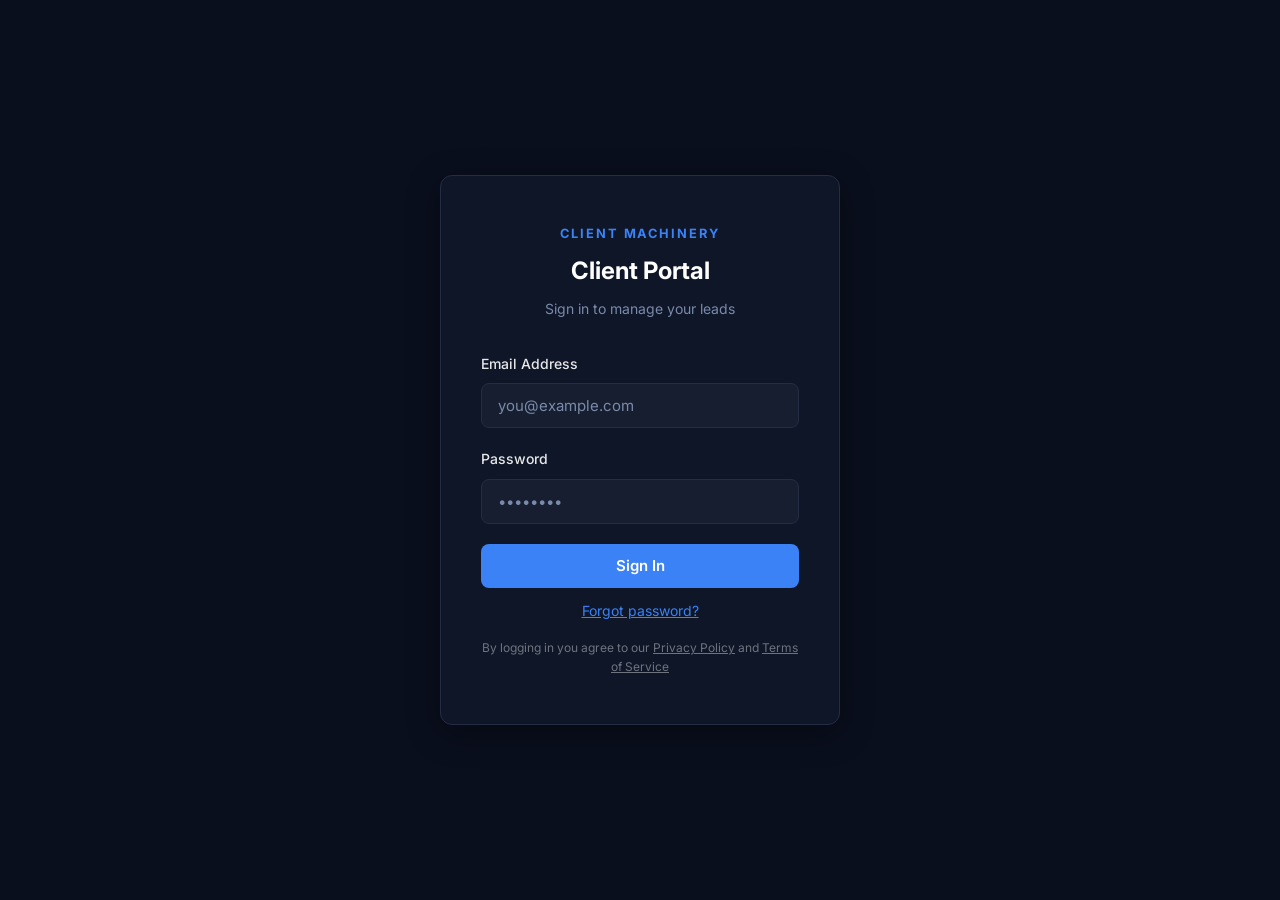
==== commit 1651bdb5: "Add privacy policy and terms of service" ====
--- a/portal/index.html
+++ b/portal/index.html
@@ -30,7 +30,7 @@
                 <p style="text-align:center;margin-top:12px;font-size:0.875rem;">
                     <a href="#" id="forgot-link" style="color:var(--accent);">Forgot password?</a>
                 </p>
-                <p class="privacy-notice">By logging in you agree to our <a href="/privacy">Privacy Policy</a></p>
+                <p class="privacy-notice">By logging in you agree to our <a href="/privacy">Privacy Policy</a> and <a href="/terms">Terms of Service</a></p>
             </form>
         </div>
     </div>
